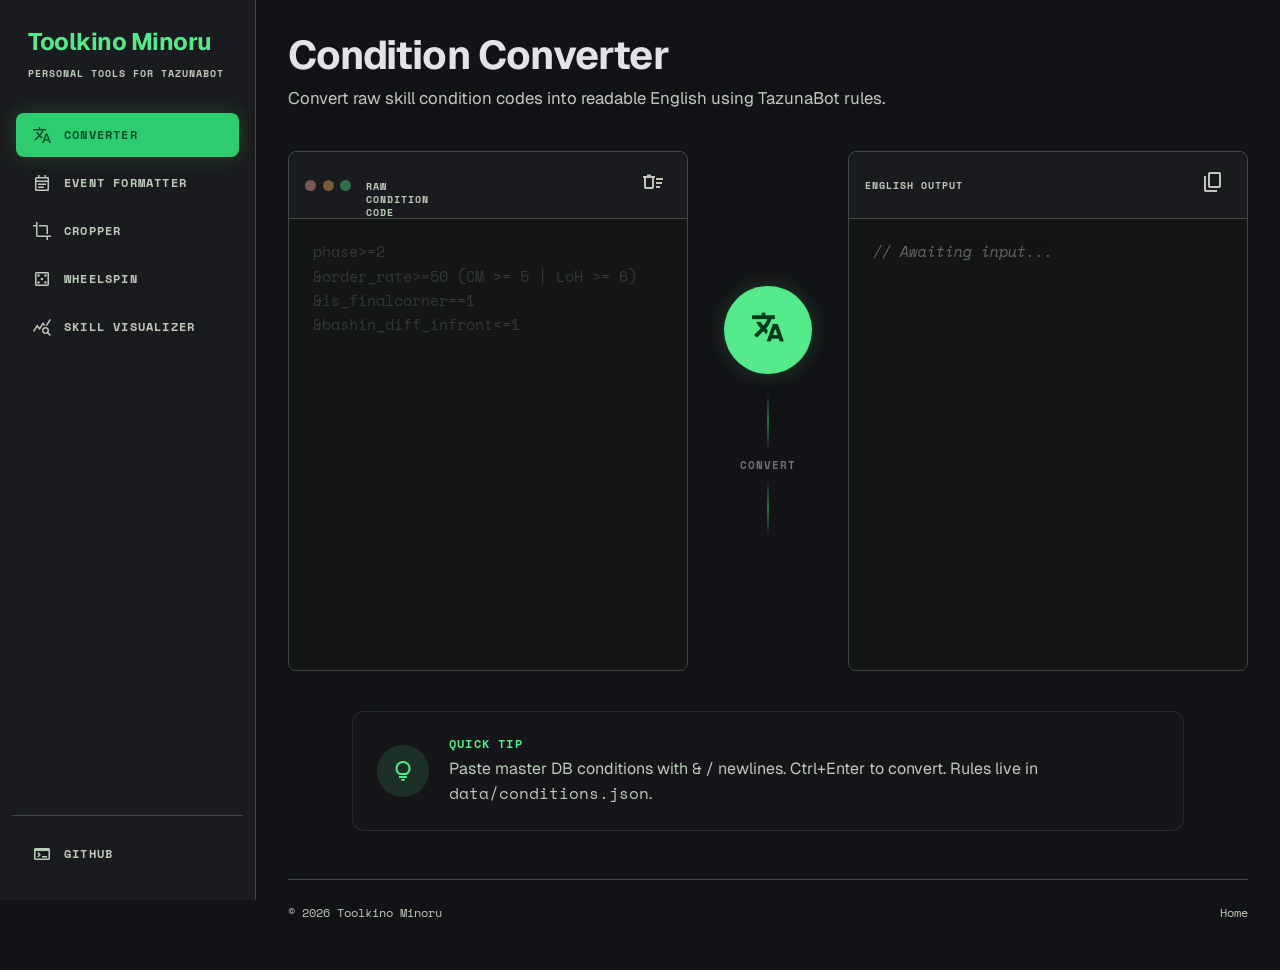
==== converter/index.html @ f24ea07f "initial dump" ====
<!DOCTYPE html>
<html lang="en" class="dark">
<head>
  <meta charset="utf-8" />
  <meta name="viewport" content="width=device-width, initial-scale=1" />
  <title>Condition Converter · Toolkino Minoru</title>
  <link rel="stylesheet" href="https://fonts.googleapis.com/css2?family=Material+Symbols+Outlined:wght,FILL@100..700,0..1&display=block" />
  <link rel="stylesheet" href="https://fonts.googleapis.com/css2?family=Geist:wght@400;600;700&family=Space+Mono:wght@400;700&display=swap" />
  <link rel="stylesheet" href="../assets/css/app.css" />
  <link rel="stylesheet" href="../assets/css/tools.css" />
</head>
<body data-page="converter" data-root="..">
  <div id="sidebar-mount"></div>
  <main class="main">
    <header class="page-header">
      <h2>Condition Converter</h2>
      <p>Convert raw skill condition codes into readable English using TazunaBot rules.</p>
    </header>
    <section class="split-3">
      <div class="panel" style="min-height: 520px;">
        <div class="panel-head">
          <div class="panel-dots">
            <span class="dot-r"></span><span class="dot-y"></span><span class="dot-g"></span>
            <span class="label-caps" style="margin-left:0.5rem;color:var(--on-surface-variant);font-size:10px;">Raw condition code</span>
          </div>
          <button class="btn-icon danger" id="clear-btn" title="Clear">
            <span class="material-symbols-outlined">delete_sweep</span>
          </button>
        </div>
        <div class="panel-body">
          <textarea class="editor" id="condition-input" placeholder="phase>=2
&order_rate>=50 (CM >= 5 | LoH >= 6)
&is_finalcorner==1
&bashin_diff_infront<=1"></textarea>
        </div>
      </div>
      <div class="split-actions">
        <button class="btn-round" id="convert-btn" title="Convert">
          <span class="material-symbols-outlined">translate</span>
        </button>
        <div class="format-rail">
          <div class="line"></div>
          <span class="label-caps" style="font-size:11px;">Convert</span>
          <div class="line"></div>
        </div>
      </div>
      <div class="panel" style="min-height: 520px;">
        <div class="panel-head">
          <span class="label-caps" style="font-size:10px;color:var(--on-surface-variant);">English output</span>
          <button class="btn-icon" id="copy-btn" title="Copy">
            <span class="material-symbols-outlined">content_copy</span>
          </button>
        </div>
        <div class="panel-body">
          <pre class="output" id="condition-output"><span class="muted">// Awaiting input...</span></pre>
        </div>
      </div>
    </section>
    <div class="tip">
      <div class="tip-icon"><span class="material-symbols-outlined">lightbulb</span></div>
      <div>
        <p class="label-caps" style="color:var(--primary);margin:0 0 0.25rem;">Quick tip</p>
        <p style="margin:0;color:var(--on-surface-variant);">Paste master DB conditions with <span class="mono">&</span> / newlines. Ctrl+Enter to convert. Rules live in <span class="mono">data/conditions.json</span>.</p>
      </div>
    </div>
    <footer class="site-footer">
      <span>© 2026 Toolkino Minoru</span>
      <a href="../">Home</a>
    </footer>
  </main>
  <script src="../assets/js/shared.js"></script>
  <script src="../assets/js/converter.js"></script>
  <script>document.addEventListener("DOMContentLoaded", () => Toolkino.mountShell("converter"));</script>
</body>
</html>
---- assets/css/app.css ----
:root {
  --background: #121316;
  --surface: #121316;
  --surface-container-lowest: #0d0e11;
  --surface-container-low: #1a1b1e;
  --surface-container: #1f1f23;
  --surface-container-high: #292a2d;
  --surface-container-highest: #343538;
  --surface-variant: #343538;
  --on-surface: #e3e2e6;
  --on-surface-variant: #bbcbbb;
  --outline: #869486;
  --outline-variant: #3d4a3e;
  --primary: #54e98a;
  --primary-container: #2ecc71;
  --on-primary: #003919;
  --on-primary-container: #005027;
  --primary-fixed: #6bfe9c;
  --primary-fixed-dim: #4ae183;
  --secondary: #ffb961;
  --secondary-container: #e89300;
  --on-secondary: #472a00;
  --tertiary: #ffc1a6;
  --tertiary-container: #ff996a;
  --error: #ffb4ab;
  --on-error: #690005;
  --input-bg: #141517;
  --sidebar-w: 16rem;
  --glow: 0 0 20px rgba(84, 233, 138, 0.2);
  --glow-strong: 0 0 30px rgba(84, 233, 138, 0.4);
}

*,
*::before,
*::after {
  box-sizing: border-box;
}

html,
body {
  margin: 0;
  min-height: 100%;
  background: var(--background);
  color: var(--on-surface);
  font-family: Geist, system-ui, sans-serif;
  font-size: 16px;
  line-height: 1.5;
}

body {
  overflow-x: hidden;
}

a {
  color: inherit;
  text-decoration: none;
}

button,
input,
select,
textarea {
  font: inherit;
  color: inherit;
}

button {
  cursor: pointer;
  border: none;
  background: none;
}

.mono,
.font-mono {
  font-family: "Space Mono", ui-monospace, monospace;
}

.label-caps {
  font-family: "Space Mono", ui-monospace, monospace;
  font-size: 12px;
  font-weight: 700;
  letter-spacing: 0.1em;
  text-transform: uppercase;
  line-height: 1.3;
}

.sidebar {
  position: fixed;
  inset: 0 auto 0 0;
  width: var(--sidebar-w);
  background: var(--surface-container-low);
  border-right: 1px solid var(--outline-variant);
  display: flex;
  flex-direction: column;
  padding: 1.5rem 0.75rem;
  z-index: 50;
}

.sidebar-brand {
  padding: 0 1rem 2rem;
}

.sidebar-brand h1 {
  margin: 0;
  color: var(--primary);
  font-size: 24px;
  font-weight: 700;
  letter-spacing: -0.02em;
}

.sidebar-brand p {
  margin: 0.35rem 0 0;
  color: var(--on-surface-variant);
  font-family: "Space Mono", monospace;
  font-size: 10px;
  font-weight: 700;
  letter-spacing: 0.1em;
  text-transform: uppercase;
}

.sidebar nav {
  display: flex;
  flex-direction: column;
  gap: 0.25rem;
  flex: 1;
}

.nav-link {
  display: flex;
  align-items: center;
  gap: 0.75rem;
  padding: 0.75rem 1rem;
  margin: 0 0.25rem;
  border-radius: 0.5rem;
  color: var(--on-surface-variant);
  transition: background 0.15s, color 0.15s, transform 0.1s;
}

.nav-link:hover {
  background: var(--surface-container-highest);
  color: var(--on-surface);
}

.nav-link:active {
  transform: scale(0.98);
}

.nav-link.active {
  background: var(--primary-container);
  color: var(--on-primary-container);
  font-weight: 700;
  box-shadow: var(--glow);
}

.nav-link .material-symbols-outlined {
  font-size: 1.25rem;
}

.sidebar-footer {
  margin-top: auto;
  padding-top: 1rem;
  border-top: 1px solid var(--outline-variant);
}

.main {
  margin-left: var(--sidebar-w);
  min-height: 100vh;
  padding: 2rem 2rem 3rem;
  max-width: calc(var(--sidebar-w) + 1440px);
}

.page-header {
  margin-bottom: 2.5rem;
}

.page-header h2 {
  margin: 0;
  font-size: clamp(2rem, 4vw, 2.5rem);
  font-weight: 700;
  letter-spacing: -0.02em;
  line-height: 1.15;
}

.page-header p {
  margin: 0.5rem 0 0;
  color: var(--on-surface-variant);
  font-size: 1.05rem;
}

.panel {
  background: var(--surface-container-low);
  border: 1px solid var(--outline-variant);
  border-radius: 0.5rem;
  overflow: hidden;
  display: flex;
  flex-direction: column;
}

.panel-head {
  display: flex;
  align-items: center;
  justify-content: space-between;
  gap: 0.75rem;
  padding: 0.75rem 1rem;
  background: var(--surface-container-low);
  border-bottom: 1px solid var(--outline-variant);
}

.panel-dots {
  display: flex;
  align-items: center;
  gap: 0.4rem;
}

.panel-dots span {
  width: 0.7rem;
  height: 0.7rem;
  border-radius: 999px;
}

.dot-r { background: color-mix(in srgb, var(--error) 40%, transparent); }
.dot-y { background: color-mix(in srgb, var(--secondary) 40%, transparent); }
.dot-g { background: color-mix(in srgb, var(--primary) 40%, transparent); }

.panel-body {
  flex: 1;
  min-height: 0;
  position: relative;
}

.editor,
.output {
  width: 100%;
  height: 100%;
  min-height: 420px;
  margin: 0;
  padding: 1.25rem 1.5rem;
  background: var(--input-bg);
  border: none;
  outline: none;
  resize: none;
  color: var(--primary-fixed);
  font-family: "Space Mono", monospace;
  font-size: 0.95rem;
  line-height: 1.6;
  white-space: pre-wrap;
  overflow: auto;
}

.output {
  color: var(--on-surface-variant);
}

.editor:focus {
  box-shadow: inset 0 0 0 1px var(--primary);
}

.editor::placeholder {
  color: color-mix(in srgb, var(--outline-variant) 70%, transparent);
}

.btn {
  display: inline-flex;
  align-items: center;
  justify-content: center;
  gap: 0.5rem;
  padding: 0.7rem 1.1rem;
  border-radius: 0.5rem;
  font-weight: 700;
  transition: transform 0.12s, box-shadow 0.15s, filter 0.15s, background 0.15s;
}

.btn:active {
  transform: scale(0.97);
}

.btn-primary {
  background: var(--primary);
  color: var(--on-primary);
  box-shadow: var(--glow);
}

.btn-primary:hover {
  filter: brightness(1.08);
  box-shadow: var(--glow-strong);
}

.btn-ghost {
  background: transparent;
  border: 1px solid var(--outline-variant);
  color: var(--on-surface-variant);
}

.btn-ghost:hover {
  border-color: var(--primary);
  color: var(--primary);
}

.btn-icon {
  padding: 0.35rem;
  color: var(--on-surface-variant);
  border-radius: 0.35rem;
}

.btn-icon:hover {
  color: var(--primary);
}

.btn-icon.danger:hover {
  color: var(--error);
}

.btn-round {
  width: 5.5rem;
  height: 5.5rem;
  border-radius: 999px;
  background: var(--primary);
  color: var(--on-primary);
  box-shadow: var(--glow);
  position: relative;
}

.btn-round:hover {
  transform: scale(1.06);
  box-shadow: var(--glow-strong);
}

.btn-round .material-symbols-outlined {
  font-size: 2rem;
  font-weight: 700;
}

.split-3 {
  display: grid;
  grid-template-columns: 1fr auto 1fr;
  gap: 1.5rem;
  align-items: stretch;
}

.split-actions {
  display: flex;
  flex-direction: column;
  align-items: center;
  justify-content: center;
  gap: 1.25rem;
  min-width: 7rem;
}

.format-rail {
  display: flex;
  flex-direction: column;
  align-items: center;
  gap: 0.5rem;
  opacity: 0.45;
}

.format-rail .line {
  width: 2px;
  height: 3.5rem;
  background: linear-gradient(to bottom, transparent, var(--primary), transparent);
}

.tip {
  margin-top: 2.5rem;
  display: flex;
  align-items: center;
  gap: 1.25rem;
  max-width: 52rem;
  margin-left: auto;
  margin-right: auto;
  padding: 1.5rem;
  border-radius: 0.75rem;
  border: 1px solid color-mix(in srgb, var(--outline-variant) 50%, transparent);
  background: color-mix(in srgb, var(--surface-container-low) 50%, transparent);
}

.tip-icon {
  width: 3.25rem;
  height: 3.25rem;
  border-radius: 999px;
  display: grid;
  place-items: center;
  background: color-mix(in srgb, var(--primary) 12%, transparent);
  color: var(--primary);
  flex-shrink: 0;
}

.pill {
  display: inline-flex;
  align-items: center;
  gap: 0.4rem;
  padding: 0.2rem 0.7rem;
  border-radius: 999px;
  border: 1px solid var(--outline-variant);
  background: var(--surface-container-highest);
  font-family: "Space Mono", monospace;
  font-size: 10px;
  font-weight: 700;
  text-transform: uppercase;
}

.pill.ok {
  border-color: color-mix(in srgb, var(--primary) 35%, transparent);
  background: color-mix(in srgb, var(--primary) 12%, transparent);
  color: var(--primary);
}

.pill .dot {
  width: 0.45rem;
  height: 0.45rem;
  border-radius: 999px;
  background: var(--primary);
}

.field,
.select {
  width: 100%;
  background: var(--input-bg);
  border: 1px solid var(--outline-variant);
  border-radius: 0.5rem;
  padding: 0.7rem 0.9rem;
  outline: none;
  transition: border-color 0.15s, box-shadow 0.15s;
}

.field:focus,
.select:focus {
  border-color: var(--primary);
  box-shadow: 0 0 0 1px color-mix(in srgb, var(--primary) 35%, transparent);
}

.card {
  background: var(--surface-container);
  border: 1px solid var(--outline-variant);
  border-radius: 0.75rem;
  padding: 1.25rem;
}

.site-footer {
  margin-top: 3rem;
  padding-top: 1.5rem;
  border-top: 1px solid var(--outline-variant);
  display: flex;
  flex-wrap: wrap;
  justify-content: space-between;
  gap: 1rem;
  color: var(--on-surface-variant);
  font-family: "Space Mono", monospace;
  font-size: 12px;
}

.site-footer a:hover {
  color: var(--primary);
}

::-webkit-scrollbar {
  width: 8px;
  height: 8px;
}

::-webkit-scrollbar-track {
  background: var(--background);
}

::-webkit-scrollbar-thumb {
  background: var(--surface-container-highest);
  border-radius: 4px;
}

::-webkit-scrollbar-thumb:hover {
  background: var(--primary-fixed-dim);
}

@media (max-width: 1100px) {
  .split-3 {
    grid-template-columns: 1fr;
  }

  .split-actions {
    flex-direction: row;
    min-height: auto;
  }

  .format-rail {
    display: none;
  }
}

@media (max-width: 900px) {
  :root { --sidebar-w: 4.5rem; }

  .sidebar-brand p,
  .nav-link span:not(.material-symbols-outlined) {
    display: none;
  }

  .sidebar-brand {
    padding: 0 0.5rem 1.25rem;
    text-align: center;
  }

  .sidebar-brand h1 {
    font-size: 0.7rem;
    line-height: 1.2;
    word-break: break-word;
  }

  .nav-link {
    justify-content: center;
    padding: 0.85rem 0.5rem;
  }

  .main {
    padding: 1.25rem;
  }
}

@media (max-width: 600px) {
  .sidebar {
    position: sticky;
    width: 100%;
    height: auto;
    border-right: none;
    border-bottom: 1px solid var(--outline-variant);
    flex-direction: row;
    align-items: center;
    padding: 0.5rem;
  }

  .sidebar-brand { display: none; }
  .sidebar nav {
    flex-direction: row;
    overflow-x: auto;
    flex: 1;
  }
  .sidebar-footer { display: none; }
  .main { margin-left: 0; }
}
---- assets/css/tools.css ----
/* Tool-specific extras */
.muted { opacity: 0.45; font-style: italic; }
.hidden { display: none !important; }
.tok-key { color: #4ae183; font-weight: 700; }
.tok-string { color: #ffb961; }
.tok-bool { color: #ffc1a6; }
.tok-number { color: #ffb4ab; }
.tok-null { opacity: 0.5; }
.tok-error { color: #ffb4ab; }

.converter-grid,
.formatter-grid { display: contents; }

.hub-grid {
  display: grid;
  grid-template-columns: repeat(auto-fit, minmax(240px, 1fr));
  gap: 1rem;
}

.hub-card {
  display: block;
  padding: 1.5rem;
  border-radius: 0.75rem;
  border: 1px solid var(--outline-variant);
  background: var(--surface-container);
  transition: border-color 0.15s, box-shadow 0.15s, transform 0.12s;
}

.hub-card:hover {
  border-color: var(--primary);
  box-shadow: var(--glow);
  transform: translateY(-2px);
}

.hub-card h3 {
  margin: 0 0 0.5rem;
  color: var(--primary);
}

.hub-card p {
  margin: 0;
  color: var(--on-surface-variant);
  font-size: 0.95rem;
}

/* Cropper */
.cropper-layout {
  display: grid;
  grid-template-columns: 1fr 20rem;
  gap: 0;
  min-height: 70vh;
  border: 1px solid var(--outline-variant);
  border-radius: 0.75rem;
  overflow: hidden;
  background: var(--surface-container-low);
}

.crop-workspace {
  position: relative;
  display: flex;
  flex-direction: column;
  min-height: 560px;
  background:
    radial-gradient(circle, color-mix(in srgb, var(--primary) 18%, transparent) 1px, transparent 1px);
  background-size: 20px 20px;
  background-color: var(--surface-container-lowest);
}

.crop-toolbar {
  display: flex;
  flex-wrap: wrap;
  gap: 0.75rem;
  align-items: center;
  justify-content: space-between;
  padding: 1rem;
  border-bottom: 1px solid var(--outline-variant);
  background: var(--surface-container);
}

.crop-stage {
  flex: 1;
  display: grid;
  place-items: center;
  padding: 1rem;
  position: relative;
}

#crop-canvas {
  max-width: 100%;
  max-height: 60vh;
  border: 1px solid var(--outline-variant);
  border-radius: 0.5rem;
  cursor: grab;
  background: #000;
}

#crop-canvas:active { cursor: grabbing; }

.drop-zone {
  border: 2px dashed var(--outline-variant);
  border-radius: 0.75rem;
  padding: 3rem 2rem;
  text-align: center;
  color: var(--on-surface-variant);
  width: min(520px, 90%);
}

.drop-zone.dragover {
  border-color: var(--primary);
  color: var(--primary);
  box-shadow: var(--glow);
}

.crop-side {
  border-left: 1px solid var(--outline-variant);
  background: var(--surface-container-low);
  display: flex;
  flex-direction: column;
}

.crop-side-body {
  flex: 1;
  overflow: auto;
  padding: 1rem;
  display: flex;
  flex-direction: column;
  gap: 0.75rem;
}

.queue-item {
  display: grid;
  grid-template-columns: 5rem 1fr auto;
  gap: 0.6rem;
  align-items: center;
  padding: 0.65rem;
  border-radius: 0.5rem;
  border: 1px solid var(--outline-variant);
  background: var(--surface-container);
}

.queue-item.active {
  border-color: var(--primary);
  box-shadow: var(--glow);
}

.queue-thumb {
  width: 5rem;
  height: 2.8rem;
  border-radius: 0.25rem;
  overflow: hidden;
  background: #000;
}

.queue-thumb canvas { width: 100%; height: 100%; display: block; }
.queue-name { padding: 0.35rem 0.5rem; font-size: 0.85rem; }
.queue-meta .muted { margin: 0.2rem 0 0; font-size: 10px; font-style: normal; opacity: 0.7; }

.crop-side-foot {
  padding: 1rem;
  border-top: 1px solid var(--outline-variant);
  background: var(--surface-container-lowest);
}

#quiz-json {
  margin-top: 0.75rem;
  max-height: 160px;
  overflow: auto;
  padding: 0.75rem;
  background: var(--input-bg);
  border-radius: 0.5rem;
  border: 1px solid var(--outline-variant);
  font-size: 11px;
  color: var(--secondary);
}

/* Wheelspin */
.wheel-grid {
  display: grid;
  grid-template-columns: 1.3fr 1fr;
  gap: 1.5rem;
}

.wheel-panel {
  display: flex;
  flex-direction: column;
  align-items: center;
  justify-content: center;
  gap: 1.5rem;
  padding: 2rem;
  min-height: 640px;
  position: relative;
  overflow: hidden;
}

#wheel-canvas {
  border-radius: 999px;
  border: 8px solid var(--surface-container-highest);
  box-shadow: 0 0 60px rgba(0,0,0,0.6);
  transition: transform 4s cubic-bezier(0.1, 0, 0.1, 1);
}

.wheel-pointer {
  position: absolute;
  top: 1.5rem;
  left: 50%;
  transform: translateX(-50%);
  z-index: 2;
  color: var(--primary);
  filter: drop-shadow(0 2px 4px #000);
}

.stats-row {
  display: grid;
  grid-template-columns: repeat(3, 1fr);
  gap: 0.75rem;
  width: 100%;
}

.stat-card span {
  display: block;
  margin-bottom: 0.4rem;
  opacity: 0.65;
}

.stat-card strong {
  font-family: "Space Mono", monospace;
  font-size: 1.35rem;
  color: var(--primary);
}

.customize-panel {
  display: flex;
  flex-direction: column;
  max-height: 820px;
}

.customize-panel .panel-body {
  overflow: auto;
  padding: 1rem;
  display: flex;
  flex-direction: column;
  gap: 0.5rem;
}

.entry-row {
  display: flex;
  align-items: center;
  justify-content: space-between;
  gap: 0.5rem;
  padding: 0.55rem 0.65rem;
  border-radius: 0.5rem;
  border: 1px solid color-mix(in srgb, var(--outline-variant) 50%, transparent);
  background: var(--surface-container-low);
}

.entry-left {
  display: flex;
  align-items: center;
  gap: 0.6rem;
  flex: 1;
}

.swatch {
  width: 0.55rem;
  height: 0.55rem;
  border-radius: 999px;
  flex-shrink: 0;
}

.entry-edit {
  border: none;
  background: transparent;
  padding: 0.25rem 0;
}

.entry-edit:focus {
  box-shadow: none;
  color: var(--primary);
}

.toggle-row {
  display: flex;
  align-items: center;
  justify-content: space-between;
  gap: 1rem;
  padding: 0.75rem 0;
}

.toggle-row input {
  width: 1.1rem;
  height: 1.1rem;
  accent-color: var(--primary);
}

#eliminated-list {
  display: flex;
  flex-wrap: wrap;
  gap: 0.4rem;
}

/* Visualizer */
.viz-toolbar {
  display: flex;
  flex-wrap: wrap;
  gap: 0.75rem;
  align-items: center;
  margin-bottom: 1.25rem;
}

.viz-toolbar .field,
.viz-toolbar .select {
  min-width: 12rem;
  width: auto;
}

.map-shell {
  border: 1px solid var(--outline-variant);
  border-radius: 0.75rem;
  background: var(--surface-container);
  padding: 1rem;
  overflow: auto;
}

#map-host svg {
  width: 100%;
  height: auto;
  display: block;
  border-radius: 0.5rem;
}

.map-heading {
  text-align: center;
  margin-bottom: 1rem;
}

.map-heading h3 {
  margin: 0 0 0.6rem;
  color: var(--primary);
  font-size: 1.6rem;
}

#map-meta {
  display: flex;
  justify-content: center;
  gap: 0.5rem;
  flex-wrap: wrap;
}

.viz-grid {
  display: grid;
  grid-template-columns: 1.4fr 1fr;
  gap: 1rem;
  margin-top: 1rem;
}

.skill-card-head {
  display: flex;
  align-items: center;
  justify-content: space-between;
  gap: 0.75rem;
}

.effect-branch {
  padding: 0.75rem;
  border-radius: 0.5rem;
  background: var(--surface-container-low);
  border: 1px solid var(--outline-variant);
  margin-bottom: 0.6rem;
}

.effect-branch h4 { margin: 0 0 0.35rem; }
.effect-branch ul,
#skill-card ul {
  margin: 0.35rem 0 0;
  padding-left: 1.1rem;
  color: var(--on-surface-variant);
}

.raw-json {
  margin-top: 0.75rem;
  max-height: 220px;
  overflow: auto;
  padding: 0.75rem;
  background: var(--input-bg);
  border-radius: 0.5rem;
  font-size: 11px;
  color: var(--primary-fixed-dim);
}

@media (max-width: 1100px) {
  .cropper-layout,
  .wheel-grid,
  .viz-grid {
    grid-template-columns: 1fr;
  }
  .crop-side { border-left: none; border-top: 1px solid var(--outline-variant); }
}
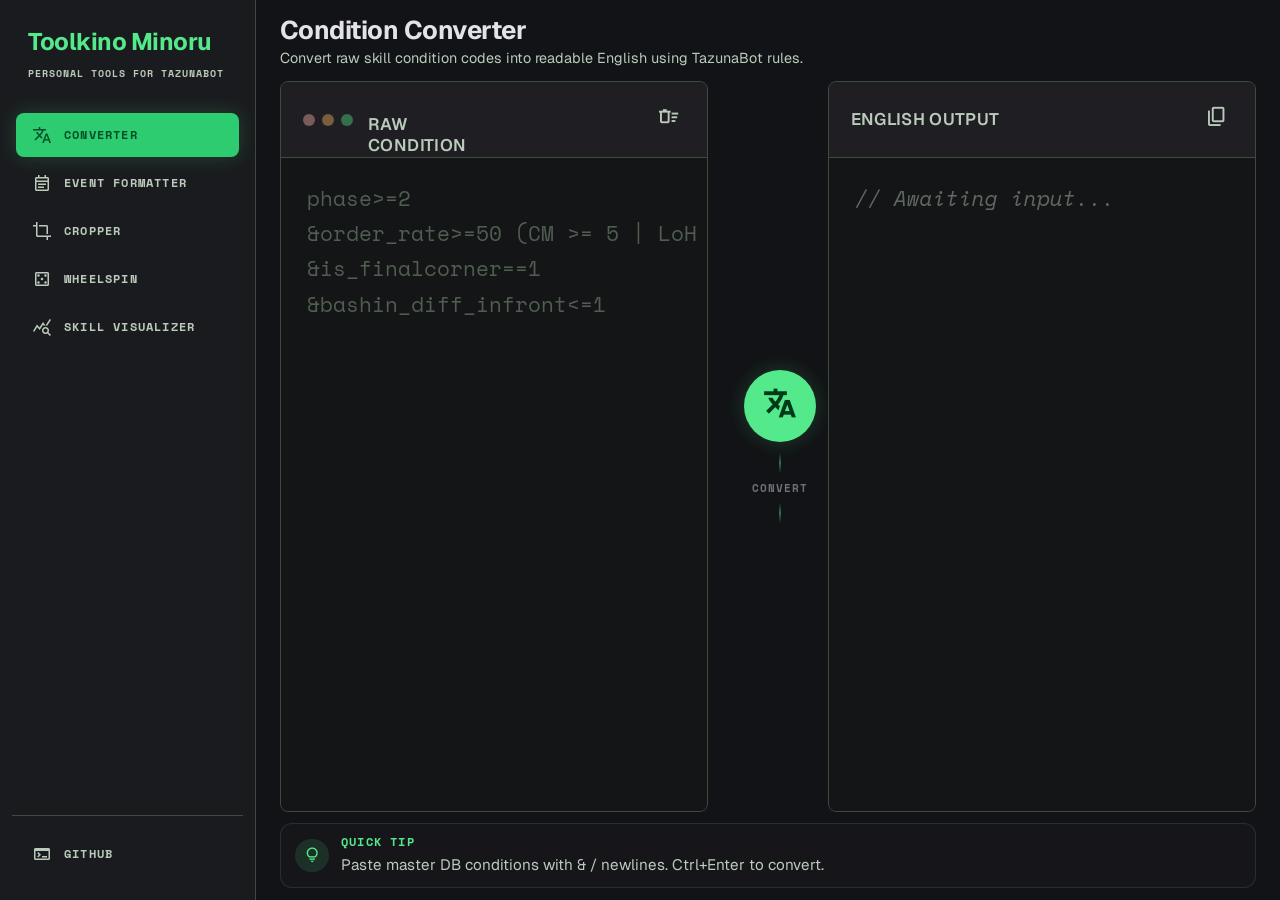
==== commit e067b373: "css fixes" ====
--- a/converter/index.html
+++ b/converter/index.html
@@ -9,19 +9,19 @@
   <link rel="stylesheet" href="../assets/css/app.css" />
   <link rel="stylesheet" href="../assets/css/tools.css" />
 </head>
-<body data-page="converter" data-root="..">
+<body class="tool-fit" data-page="converter" data-root="..">
   <div id="sidebar-mount"></div>
-  <main class="main">
+  <main class="main main-fit">
     <header class="page-header">
       <h2>Condition Converter</h2>
       <p>Convert raw skill condition codes into readable English using TazunaBot rules.</p>
     </header>
     <section class="split-3">
-      <div class="panel" style="min-height: 520px;">
+      <div class="panel">
         <div class="panel-head">
           <div class="panel-dots">
             <span class="dot-r"></span><span class="dot-y"></span><span class="dot-g"></span>
-            <span class="label-caps" style="margin-left:0.5rem;color:var(--on-surface-variant);font-size:10px;">Raw condition code</span>
+            <span class="panel-title" style="margin-left:0.5rem;">Raw condition code</span>
           </div>
           <button class="btn-icon danger" id="clear-btn" title="Clear">
             <span class="material-symbols-outlined">delete_sweep</span>
@@ -44,9 +44,9 @@
           <div class="line"></div>
         </div>
       </div>
-      <div class="panel" style="min-height: 520px;">
+      <div class="panel">
         <div class="panel-head">
-          <span class="label-caps" style="font-size:10px;color:var(--on-surface-variant);">English output</span>
+          <span class="panel-title">English output</span>
           <button class="btn-icon" id="copy-btn" title="Copy">
             <span class="material-symbols-outlined">content_copy</span>
           </button>
@@ -59,14 +59,10 @@
     <div class="tip">
       <div class="tip-icon"><span class="material-symbols-outlined">lightbulb</span></div>
       <div>
-        <p class="label-caps" style="color:var(--primary);margin:0 0 0.25rem;">Quick tip</p>
-        <p style="margin:0;color:var(--on-surface-variant);">Paste master DB conditions with <span class="mono">&</span> / newlines. Ctrl+Enter to convert. Rules live in <span class="mono">data/conditions.json</span>.</p>
+        <p class="label-caps" style="color:var(--primary);margin:0 0 0.2rem;">Quick tip</p>
+        <p style="margin:0;color:var(--on-surface-variant);font-size:0.95rem;">Paste master DB conditions with <span class="mono">&</span> / newlines. Ctrl+Enter to convert.</p>
       </div>
     </div>
-    <footer class="site-footer">
-      <span>© 2026 Toolkino Minoru</span>
-      <a href="../">Home</a>
-    </footer>
   </main>
   <script src="../assets/js/shared.js"></script>
   <script src="../assets/js/converter.js"></script>
--- a/assets/css/app.css
+++ b/assets/css/app.css
@@ -169,6 +169,99 @@
   max-width: calc(var(--sidebar-w) + 1440px);
 }
 
+/* Converter / Formatter: fill viewport, no page scroll */
+html:has(body.tool-fit) {
+  height: 100dvh;
+  overflow: hidden;
+}
+
+body.tool-fit {
+  height: 100dvh;
+  max-height: 100dvh;
+  overflow: hidden;
+}
+
+.main.main-fit {
+  height: 100dvh;
+  max-height: 100dvh;
+  min-height: 0;
+  width: calc(100% - var(--sidebar-w));
+  padding: 1rem 1.5rem 0.75rem;
+  display: flex;
+  flex-direction: column;
+  overflow: hidden;
+  max-width: none;
+  box-sizing: border-box;
+}
+
+.main-fit .page-header {
+  margin-bottom: 0.75rem;
+  flex: 0 0 auto;
+}
+
+.main-fit .page-header h2 {
+  font-size: clamp(1.35rem, 2vw, 1.75rem);
+}
+
+.main-fit .page-header p {
+  margin-top: 0.15rem;
+  font-size: 0.9rem;
+}
+
+.main-fit .split-3 {
+  flex: 1 1 0;
+  min-height: 0;
+  align-items: stretch;
+  gap: 1rem;
+  overflow: hidden;
+  grid-template-columns: minmax(0, 1fr) 5.5rem minmax(0, 1fr);
+}
+
+.main-fit .panel {
+  min-height: 0;
+  height: auto;
+  max-height: 100%;
+  overflow: hidden;
+}
+
+.main-fit .split-actions {
+  gap: 0.65rem;
+  align-self: center;
+  flex-shrink: 0;
+}
+
+.main-fit .btn-round {
+  width: 4.5rem;
+  height: 4.5rem;
+}
+
+.main-fit .format-rail .line {
+  height: 1.25rem;
+}
+
+.main-fit .tip {
+  margin-top: 0.65rem;
+  padding: 0.65rem 0.9rem;
+  flex: 0 0 auto;
+  max-width: none;
+  margin-left: 0;
+  margin-right: 0;
+  gap: 0.75rem;
+}
+
+.main-fit .tip-icon {
+  width: 2.1rem;
+  height: 2.1rem;
+}
+
+.main-fit .tip-icon .material-symbols-outlined {
+  font-size: 1.15rem;
+}
+
+.main-fit .site-footer {
+  display: none;
+}
+
 .page-header {
   margin-bottom: 2.5rem;
 }
@@ -201,21 +294,41 @@
   align-items: center;
   justify-content: space-between;
   gap: 0.75rem;
-  padding: 0.75rem 1rem;
-  background: var(--surface-container-low);
+  padding: 1.05rem 1.35rem;
+  min-height: 3.75rem;
+  background: var(--surface-container);
   border-bottom: 1px solid var(--outline-variant);
+  flex: 0 0 auto;
+  overflow: visible;
+}
+
+.panel-title {
+  font-family: Geist, system-ui, sans-serif;
+  font-size: 1.05rem;
+  font-weight: 600;
+  letter-spacing: 0.02em;
+  text-transform: uppercase;
+  color: var(--on-surface-variant);
+  line-height: 1.25;
 }
 
 .panel-dots {
   display: flex;
   align-items: center;
-  gap: 0.4rem;
+  gap: 0.45rem;
+  min-width: 0;
+  flex: 1;
+}
+
+.panel-head .btn-icon .material-symbols-outlined {
+  font-size: 1.45rem;
 }
 
 .panel-dots span {
-  width: 0.7rem;
-  height: 0.7rem;
+  width: 0.75rem;
+  height: 0.75rem;
   border-radius: 999px;
+  flex-shrink: 0;
 }
 
 .dot-r { background: color-mix(in srgb, var(--error) 40%, transparent); }
@@ -226,25 +339,37 @@
   flex: 1;
   min-height: 0;
   position: relative;
+  display: flex;
+  flex-direction: column;
 }
 
 .editor,
 .output {
   width: 100%;
   height: 100%;
-  min-height: 420px;
+  min-height: 0;
+  flex: 1;
   margin: 0;
-  padding: 1.25rem 1.5rem;
+  padding: 1.35rem 1.5rem;
   background: var(--input-bg);
   border: none;
   outline: none;
   resize: none;
   color: var(--primary-fixed);
-  font-family: "Space Mono", monospace;
-  font-size: 0.95rem;
-  line-height: 1.6;
-  white-space: pre-wrap;
+  font-family: "Space Mono", ui-monospace, monospace;
+  font-size: 1.05rem;
+  line-height: 1.7;
+  white-space: pre;
   overflow: auto;
+  word-break: normal;
+  overflow-wrap: normal;
+}
+
+.main-fit .editor,
+.main-fit .output {
+  font-size: 1.3rem;
+  line-height: 1.7;
+  padding: 1.4rem 1.6rem;
 }
 
 .output {
@@ -256,7 +381,8 @@
 }
 
 .editor::placeholder {
-  color: color-mix(in srgb, var(--outline-variant) 70%, transparent);
+  color: color-mix(in srgb, var(--outline-variant) 85%, var(--on-surface-variant));
+  opacity: 1;
 }
 
 .btn {
@@ -471,7 +597,7 @@
   background: var(--primary-fixed-dim);
 }
 
-@media (max-width: 1100px) {
+@media (max-width: 720px) {
   .split-3 {
     grid-template-columns: 1fr;
   }
@@ -484,27 +610,46 @@
   .format-rail {
     display: none;
   }
+
+  .main-fit .split-3 {
+    display: flex;
+    flex-direction: column;
+    gap: 0.75rem;
+  }
+
+  .main-fit .panel {
+    flex: 1 1 0;
+    min-height: 0;
+    height: auto;
+  }
+
+  .main-fit .split-actions {
+    flex: 0 0 auto;
+  }
+
+  .main-fit .btn-round {
+    width: 3.75rem;
+    height: 3.75rem;
+  }
+
+  .main-fit .page-header p {
+    display: none;
+  }
+
+  .main-fit .tip p:not(.label-caps) {
+    font-size: 0.85rem;
+  }
 }
 
 @media (max-width: 900px) {
   :root { --sidebar-w: 4.5rem; }
 
+  .sidebar-brand,
   .sidebar-brand p,
   .nav-link span:not(.material-symbols-outlined) {
     display: none;
   }
 
-  .sidebar-brand {
-    padding: 0 0.5rem 1.25rem;
-    text-align: center;
-  }
-
-  .sidebar-brand h1 {
-    font-size: 0.7rem;
-    line-height: 1.2;
-    word-break: break-word;
-  }
-
   .nav-link {
     justify-content: center;
     padding: 0.85rem 0.5rem;
@@ -512,6 +657,10 @@
 
   .main {
     padding: 1.25rem;
+  }
+
+  .main.main-fit {
+    width: calc(100% - var(--sidebar-w));
   }
 }
 
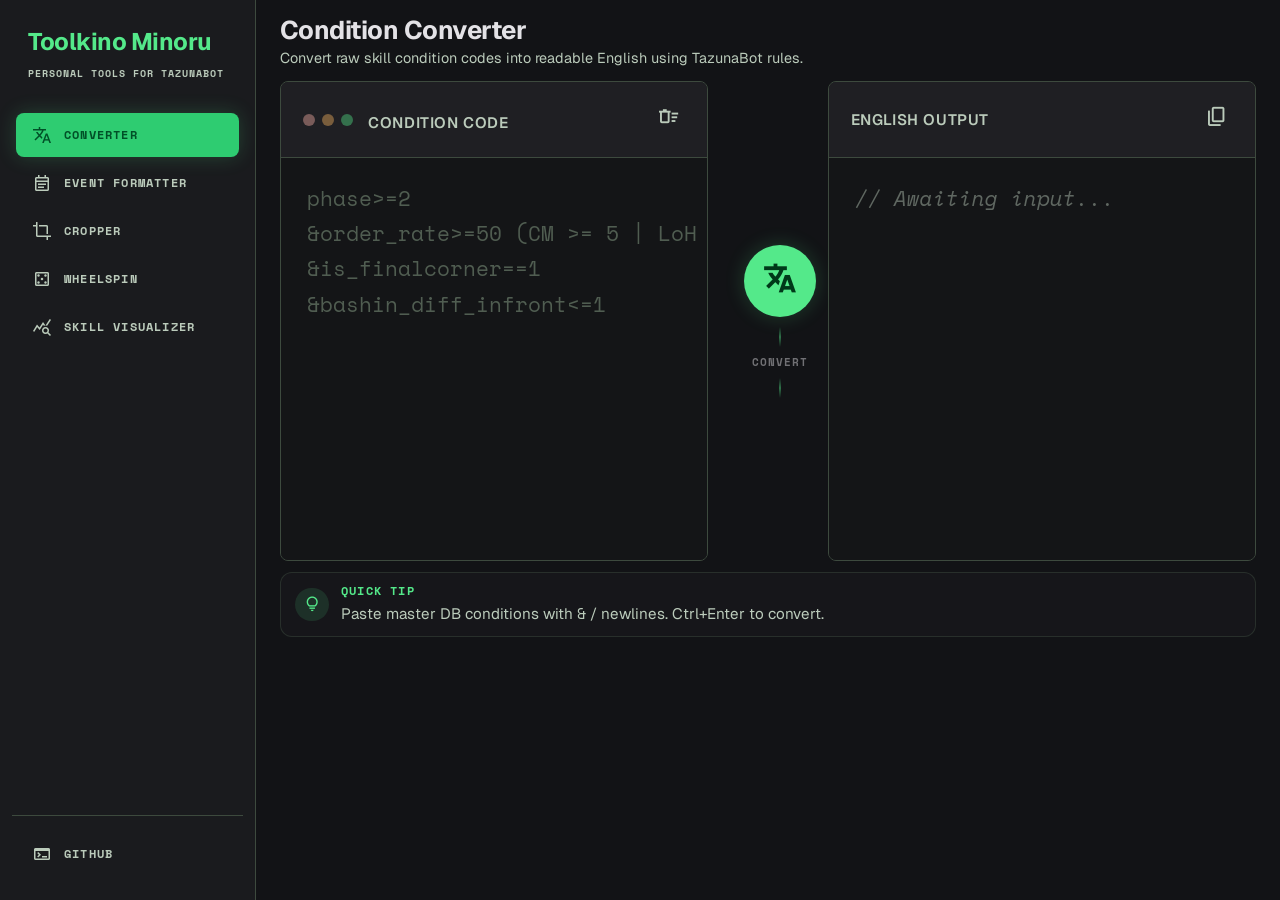
==== commit 2535b50a: "css fixes again" ====
--- a/converter/index.html
+++ b/converter/index.html
@@ -21,7 +21,7 @@
         <div class="panel-head">
           <div class="panel-dots">
             <span class="dot-r"></span><span class="dot-y"></span><span class="dot-g"></span>
-            <span class="panel-title" style="margin-left:0.5rem;">Raw condition code</span>
+            <span class="panel-title" style="margin-left:0.5rem;">Condition code</span>
           </div>
           <button class="btn-icon danger" id="clear-btn" title="Clear">
             <span class="material-symbols-outlined">delete_sweep</span>
--- a/assets/css/app.css
+++ b/assets/css/app.css
@@ -209,8 +209,11 @@
 }
 
 .main-fit .split-3 {
-  flex: 1 1 0;
-  min-height: 0;
+  flex: 0 1 auto;
+  width: 100%;
+  height: min(480px, calc(100dvh - 14rem));
+  max-height: min(480px, calc(100dvh - 14rem));
+  min-height: 320px;
   align-items: stretch;
   gap: 1rem;
   overflow: hidden;
@@ -219,7 +222,7 @@
 
 .main-fit .panel {
   min-height: 0;
-  height: auto;
+  height: 100%;
   max-height: 100%;
   overflow: hidden;
 }
@@ -304,12 +307,13 @@
 
 .panel-title {
   font-family: Geist, system-ui, sans-serif;
-  font-size: 1.05rem;
+  font-size: 0.95rem;
   font-weight: 600;
-  letter-spacing: 0.02em;
+  letter-spacing: 0.04em;
   text-transform: uppercase;
   color: var(--on-surface-variant);
-  line-height: 1.25;
+  line-height: 1.2;
+  white-space: nowrap;
 }
 
 .panel-dots {
@@ -615,6 +619,8 @@
     display: flex;
     flex-direction: column;
     gap: 0.75rem;
+    height: min(640px, calc(100dvh - 12rem));
+    max-height: min(640px, calc(100dvh - 12rem));
   }
 
   .main-fit .panel {
